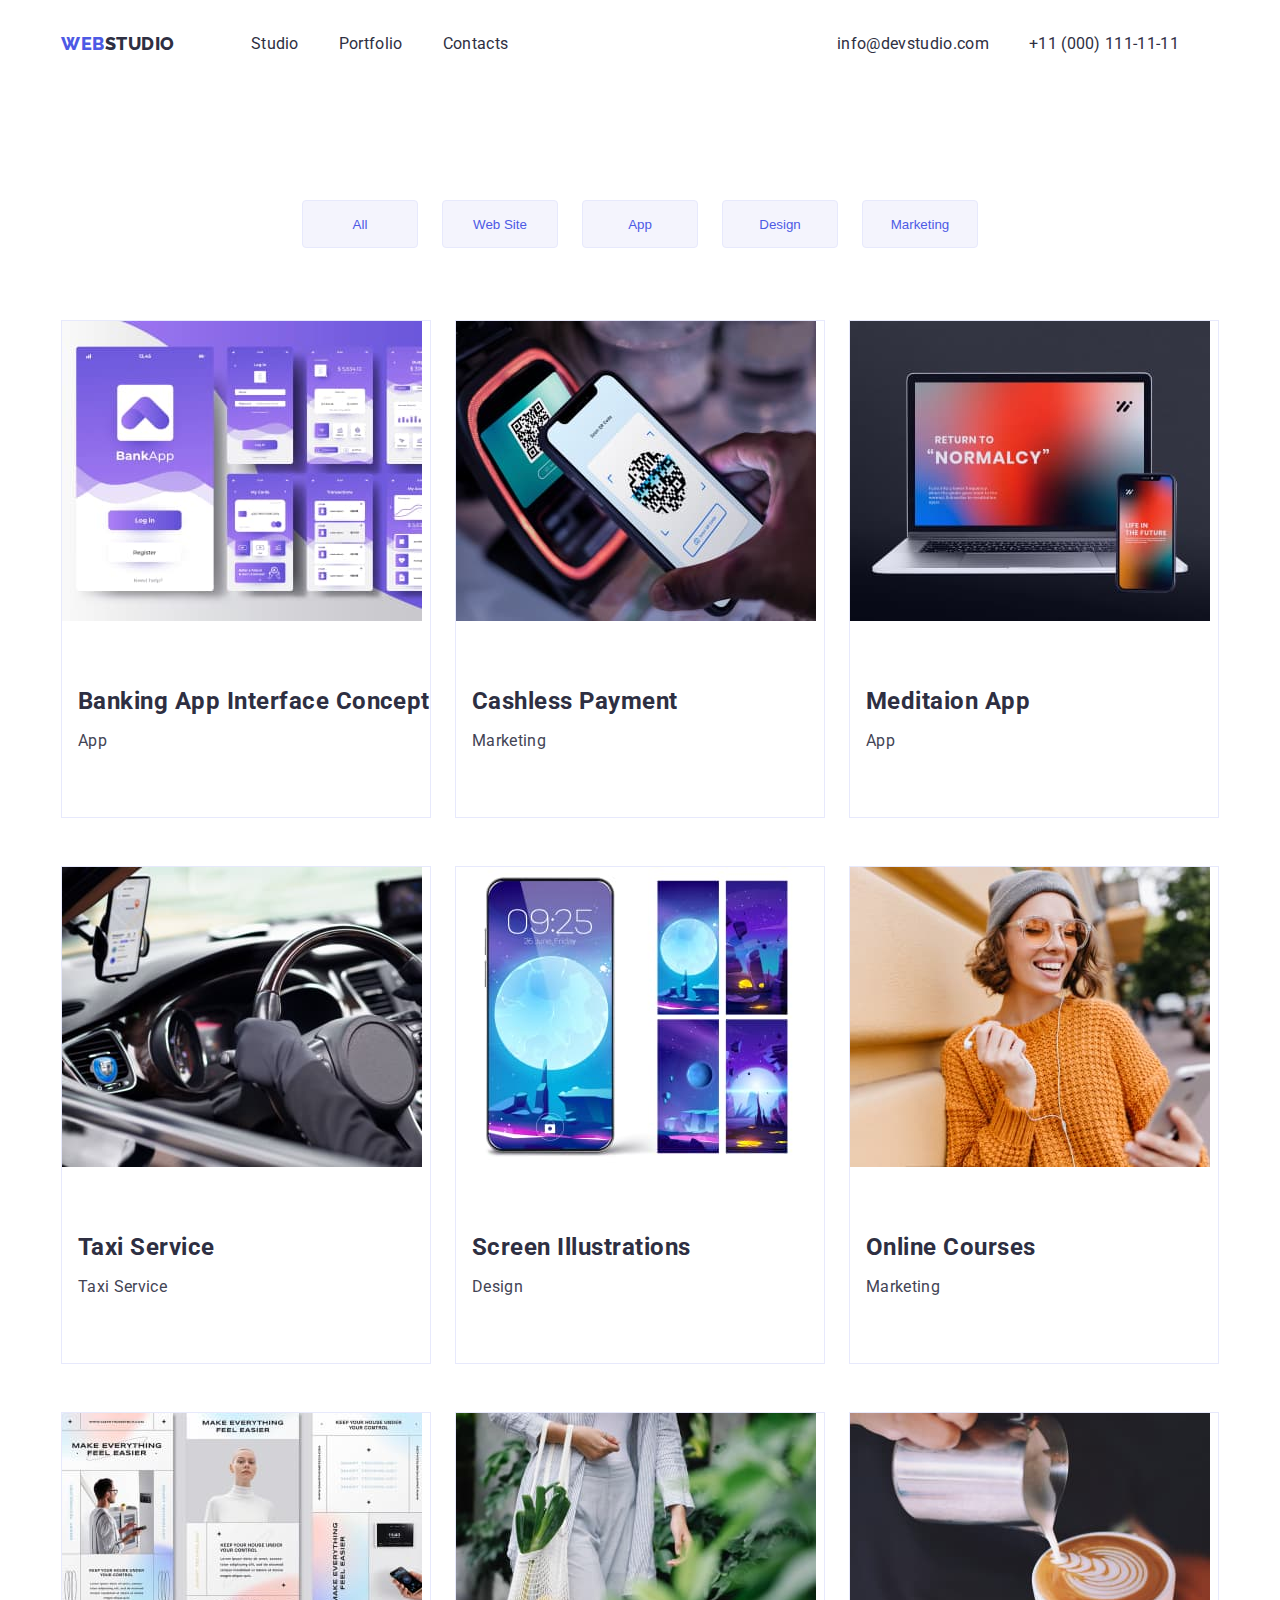
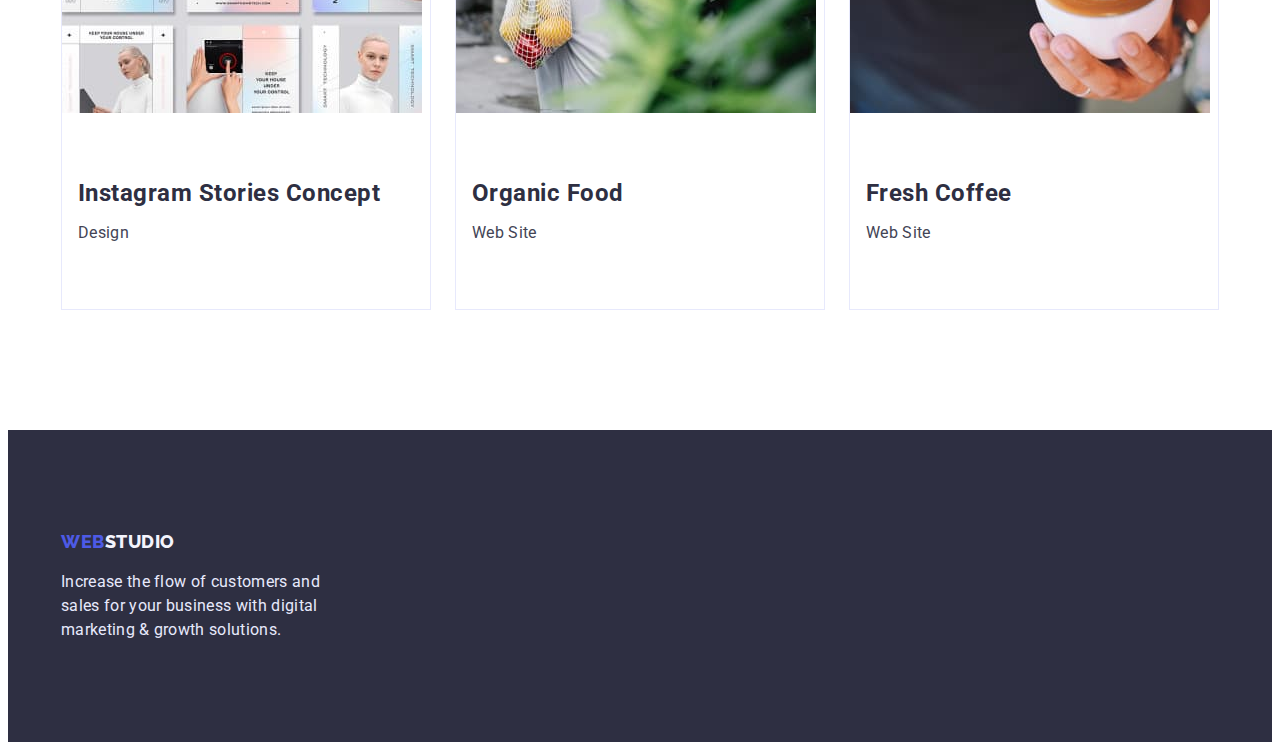
==== portfolio.html @ fec41932 "Initial commit" ====
<!DOCTYPE html>
<html lang="en">
  <head>
    <meta charset="UTF-8" />
    <meta http-equiv="X-UA-Compatible" content="IE=edge" />
    <meta name="viewport" content="width=device-width, initial-scale=1.0" />
    <title>Portfolio</title>
    <link
      rel="stylesheet"
      href="https://cdnjs.cloudflare.com/ajax/libs/modern-normalize/1.1.0/modern-normalize.min.css"
      integrity="sha512-wpPYUAdjBVSE4KJnH1VR1HeZfpl1ub8YT/NKx4PuQ5NmX2tKuGu6U/JRp5y+Y8XG2tV+wKQpNHVUX03MfMFn9Q=="
      crossorigin="anonymous"
      referrerpolicy="no-referrer"
    />
    <link rel="preconnect" href="https://fonts.googleapis.com" />
    <link rel="preconnect" href="https://fonts.gstatic.com" crossorigin />
    <link
      href="https://fonts.googleapis.com/css2?family=Raleway:wght@800&family=Roboto:wght@400;500;700;900&display=swap"
      rel="stylesheet"
    />

    <link rel="stylesheet" href="./css/styles.css" />
  </head>
  <body class="page">
    <header class="page-header">
      <nav class="container main-nav">
        <nav class="site-nav">
          <a class="logo" href="./index.html"
            >WEb<span class="second-logo">STUDIO</span></a
          >
          <ul class="site-nav list">
            <li class="header-item">
              <a href="./index.html" class="link">Studio</a>
            </li>
            <li class="header-item">
              <a href="./portfolio.html" class="link">Portfolio</a>
            </li>
            <li class="header-item">
              <a href="./index.html" class="link">Contacts</a>
            </li>
          </ul>
        </nav>

        <address>
          <ul class="site-contacts list">
            <li class="contact-item">
              <a href="mailto:info@devstudio.com" class="header-mail link"
                >info@devstudio.com</a
              >
            </li>
            <li class="contact-item">
              <a href="tel:+110001111111" class="header-tel link"
                >+11 (000) 111-11-11</a
              >
            </li>
          </ul>
        </address>
      </nav>
    </header>

    <main>
      <section class="section">
        <div class="container">
          <ul class="score list">
            <h1 hidden>Portfolio</h1>
            <li>
              <button class="hero-site-buttons" type="button">All</button>
            </li>
            <li>
              <button class="hero-site-buttons" type="button">Web Site</button>
            </li>
            <li>
              <button class="hero-site-buttons" type="button">App</button>
            </li>
            <li>
              <button class="hero-site-buttons" type="button">Design</button>
            </li>
            <li>
              <button class="hero-site-buttons" type="button">Marketing</button>
            </li>
          </ul>

          <ul class="portfolio list">
            <li class="team-section-portfolio">
              <article class="card">
                <div class="card-thumb">
                  <img
                    src="./images/first.jpg"
                    alt="banking app interface"
                    width="360"
                    height="300"
                  />
                </div>
                <div class="card-content">
                  <h2 class="person-name">Banking App Interface Concept</h2>
                  <p class="person-position">App</p>
                </div>
              </article>
            </li>
            <li class="team-section-portfolio">
              <article class="card">
                <div class="card-thumb">
                  <img
                    src="./images/second.jpg"
                    alt="cashless payment"
                    width="360"
                    height="300"
                  />
                </div>
                <div class="card-content">
                  <h2 class="person-name">Cashless Payment</h2>
                  <p class="person-position">Marketing</p>
                </div>
              </article>
            </li>
            <li class="team-section-portfolio">
              <article class="card">
                <div class="card-thumb">
                  <img
                    src="./images/third.jpg"
                    alt="working leptop"
                    width="360"
                    height="300"
                  />
                </div>
                <div class="card-content">
                  <h2 class="person-name">Meditaion App</h2>
                  <p class="person-position">App</p>
                </div>
              </article>
            </li>
            <li class="team-section-portfolio">
              <article class="card">
                <div class="card-thumb">
                  <img
                    src="./images/fourth.jpg"
                    alt="steering wheel"
                    width="360"
                    height="300"
                  />
                </div>
                <div class="card-content">
                  <h2 class="person-name">Taxi Service</h2>
                  <p class="person-position">Taxi Service</p>
                </div>
              </article>
            </li>
            <li class="team-section-portfolio">
              <article class="card">
                <div class="card-thumb">
                  <img
                    src="./images/fifth.jpg"
                    alt="screen illustrations"
                    width="360"
                    height="300"
                  />
                </div>
                <div class="card-content">
                  <h2 class="person-name">Screen Illustrations</h2>
                  <p class="person-position">Design</p>
                </div>
              </article>
            </li>
            <li class="team-section-portfolio">
              <article class="card">
                <div class="card-thumb">
                  <img
                    src="./images/sixth.jpg"
                    alt="smiling lady"
                    width="360"
                    height="300"
                  />
                </div>
                <div class="card-content">
                  <h2 class="person-name">Online Courses</h2>
                  <p class="person-position">Marketing</p>
                </div>
              </article>
            </li>
            <li class="team-section-portfolio">
              <article class="card">
                <div class="card-thumb">
                  <img
                    src="./images/seventh.jpg"
                    alt="slides with instagram pages"
                    width="360"
                    height="300"
                  />
                </div>
                <div class="card-content">
                  <h2 class="person-name">Instagram Stories Concept</h2>
                  <p class="person-position">Design</p>
                </div>
              </article>
            </li>
            <li class="team-section-portfolio">
              <article class="card">
                <div class="card-thumb">
                  <img
                    src="./images/eighth.jpg"
                    alt="lady is carrying bag with organic fruits"
                    width="360"
                    height="300"
                  />
                </div>
                <div class="card-content">
                  <h2 class="person-name">Organic Food</h2>
                  <p class="person-position">Web Site</p>
                </div>
              </article>
            </li>
            <li class="team-section-portfolio">
              <article class="card">
                <div class="card-thumb">
                  <img
                    src="./images/ninth.jpg"
                    alt="cup of cupuccino"
                    width="360"
                    height="300"
                  />
                </div>
                <div class="card-content">
                  <h2 class="person-name">Fresh Coffee</h2>
                  <p class="person-position">Web Site</p>
                </div>
              </article>
            </li>
          </ul>
        </div>
      </section>
    </main>
    <footer class="footer">
      <div class="container">
        <a class="logo" href="./index.html"
          >WEb<span class="second-logo-footer">STUDIO</span></a
        >
        <p class="footer-text">
          Increase the flow of customers and sales for your business with
          digital marketing & growth solutions.
        </p>
      </div>
    </footer>
  </body>
</html>
---- css/styles.css ----
:root {
  --primary-text-color: #434455;
  --title-text-color: #2e2f42;
  --accent-color: #4d5ae5;
  --primary-white-color: #ffffff;
  --main-background-color: #e5e5e5;
  --buttons-background-color: #f4f4fd;
  --footer-text-color: #e7e9fc;
  --special-buttons-color: #404bbf;
}

h1,
h2,
h3,
h4,
h5,
h6,
ul,
p {
  margin: 0;
  padding: 0;
}

body {
  font-family: "Roboto", sans-serif;
  color: var(--title-text-color);
}

.container {
  max-width: 1158px;
  width: 100%;
  margin-left: auto;
  margin-right: auto;
  padding: 0 16px;
}
.section {
  padding: 120px 0;
}
.advantages {
  padding-bottom: 0;
}
/* HEADER */
.main-nav {
  display: flex;
  justify-content: space-between;
  align-items: center;
  padding: 24px 0;
}
.site-nav .list .link {
  text-decoration: none;
  font-style: normal;
  color: var(--title-text-color);
}
.site-nav.list .link:hover,
.site-nav.list .link:focus {
  color: var(--accent-color);
}
.contact-item .link:focus,
.contact-item .link:hover {
  color: var(--special-buttons-color);
}

.list {
  list-style: none;
}
.link {
  text-decoration: none;
  color: var(--title-text-color);
  font-style: normal;
}
.header-item {
  margin-right: 40px;
}
.header-item .item:last-child {
  margin-right: 332px;
}
.contact-item {
  display: flex;
  margin-right: 40px;
  margin-left: auto;
}

.task_item {
  flex-basis: calc((100% - 48px) / 3);
}

/* HEADER */

/* LOGO */

.logo {
  margin-right: 76px;
  font-family: "Raleway";
  font-weight: 800;
  font-size: 18px;
  line-height: 24px;
  letter-spacing: 0.03em;
  text-transform: uppercase;
  color: var(--accent-color);
  text-decoration: none;
}

.second-logo {
  color: var(--title-text-color);
}
/* LOGO */

.site-nav {
  display: flex;
  line-height: 24px;
  letter-spacing: 0.02em;
  color: var(--title-text-color);
}
.site-nav li {
  margin-right: 40px;
}
.site-contacts {
  display: flex;
  margin-left: auto;
  line-height: 24px;
  letter-spacing: 0.02em;
  color: var(--primary-text-color);
}
.contact-item .item:last-child {
  margin-left: 156px;
  margin-right: 40px;
}

/* HERO SECTION */

.hero {
  background: var(--title-text-color);
  text-align: center;
  padding-top: 188px;
  padding-bottom: 188px;
  margin-right: auto;
  margin-left: auto;
}

.hero-title {
  font-size: 56px;
  text-align: center;
  line-height: 60px;
  letter-spacing: 0.02em;
  color: var(--primary-white-color);
  max-width: 496px;
  margin: 0 auto 48px;
}

.button-primary {
  display: block;
  cursor: pointer;
  font-family: inherit;
  left: 636px;
  top: 428px;
  border: none;
  border-radius: 4px;
  margin-right: auto;
  margin-left: auto;
  margin-top: 48px;
  min-width: 169px;
  padding: 16px 32px;
  color: var(--primary-white-color);
  background-color: var(--accent-color);
}
.button-primary:hover,
.button-primary:focus {
  background-color: #404bbf;
}
/* HERO SECTION */

/* SECTION ADVANTAGES */

.visually-hidden {
  position: absolute;
  width: 1px;
  height: 1px;
  margin: -1px;
  border: 0;
  padding: 0;
  white-space: nowrap;
  clip-path: inset(100%);
  clip: rect(0, 0, 0, 0);
  overflow: hidden;
}
.description {
  display: flex;
  gap: 24px;
}
.benefits {
  flex-basis: calc((100% - 72px) / 4);
}
.feature-title {
  margin-top: 0;
  margin-bottom: 8px;

  font-size: 20px;
  line-height: 24px;
  letter-spacing: 0.02em;
  color: var(--title-text-color);
}

.feature-text {
  line-height: 24px;
  letter-spacing: 0.02em;
  color: var(--primary-text-color);
}

/* SECTION ADVANTAGES */

/* WHAT ARE WE DOING SECTION */
.subject-name {
  font-size: 36px;
  line-height: 40px;
  text-align: center;
  letter-spacing: 0.02em;
  text-transform: capitalize;
  color: var(--title-text-color);
}
.task {
  display: flex;
  gap: 24px;
  flex-wrap: wrap;
  margin-top: 72px;
}

/* WHAT ARE WE DOING SECTION */

/* OUR TEAM SECTION */

.team {
  display: flex;
  gap: 24px;
  flex-wrap: wrap;
  margin-top: 72px;
  background: var(--buttons-background-color);
}

.team-section-item {
  background: var(--primary-white-color);
  box-shadow: 0px 1px 6px rgba(46, 47, 66, 0.08),
    0px 1px 1px rgba(46, 47, 66, 0.16), 0px 2px 1px rgba(46, 47, 66, 0.08);
  border-radius: 0px 0px 4px 4px;
  flex-basis: calc((100% - 72px) / 4);
}
.team-content {
  text-align: center;
}

.person-position {
  padding-top: 8px;
  padding-bottom: 32px;
  line-height: 24px;
  letter-spacing: 0.02em;
  color: var(--primary-text-color);
}
.person-name {
  padding-top: 32px;
  line-height: 24px;
  letter-spacing: 0.02em;
  color: var(--title-text-color);
}

/* OUR TEAM SECTION */

/* Footer */

.second-logo {
  margin-top: 100px;
}

.footer {
  background: var(--title-text-color);
  padding: 100px 0;
}
.second-logo-footer {
  color: var(--buttons-background-color);
}
.footer-text {
  margin-top: 16px;
  max-width: 264px;
  line-height: 24px;
  letter-spacing: 0.02em;
  color: var(--footer-text-color);
}
/*  Footer */

/* Portfolio SEction */
.score {
  margin-bottom: 72px;
  display: flex;
  justify-content: center;
  gap: 24px;
}
.hero-site-buttons {
  color: var(--accent-color);
  background-color: var(--buttons-background-color);
  cursor: pointer;

  padding: 12px 24px;
  width: 116px;
  height: 48px;
  border: 1px solid #e7e9fc;
  border-radius: 4px;
}
.hero-site-buttons:hover,
.hero-site-buttons:focus {
  color: var(--primary-white-color);
  background-color: var(--special-buttons-color);
}
.hero-btn {
  display: flex;
  justify-content: center;
  padding: 96px 0 72px;
  gap: 24px;
}

.portfolio {
  display: flex;
  flex-wrap: wrap;
  column-gap: 24px;
  row-gap: 48px;
}

.team-section-portfolio {
  flex-basis: calc((100% - 48px) / 3);
}

.person-name {
  margin-top: 32px;
}

.person-position {
  margin-top: 8px;
}
.card-content {
  padding-left: 16px;
  padding-bottom: 32px;
}
.card {
  border: 1px solid #e7e9fc;
}
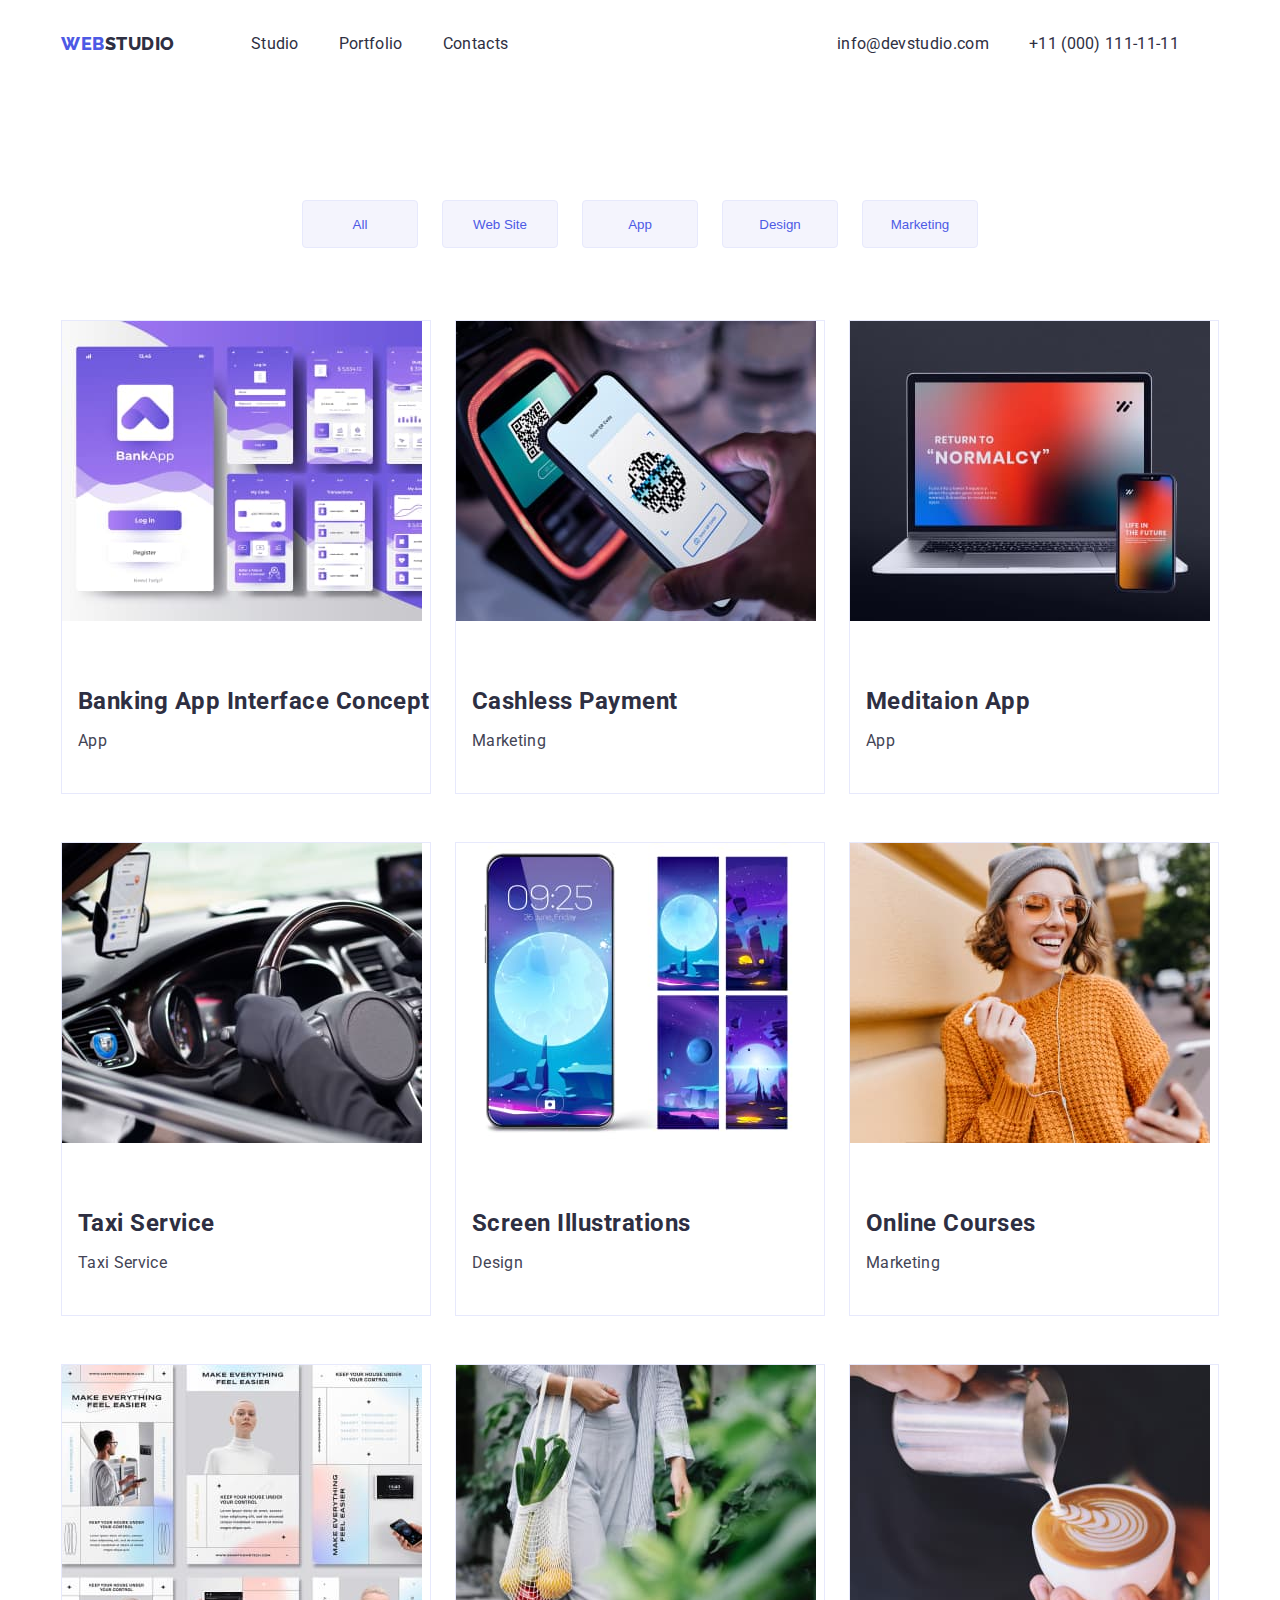
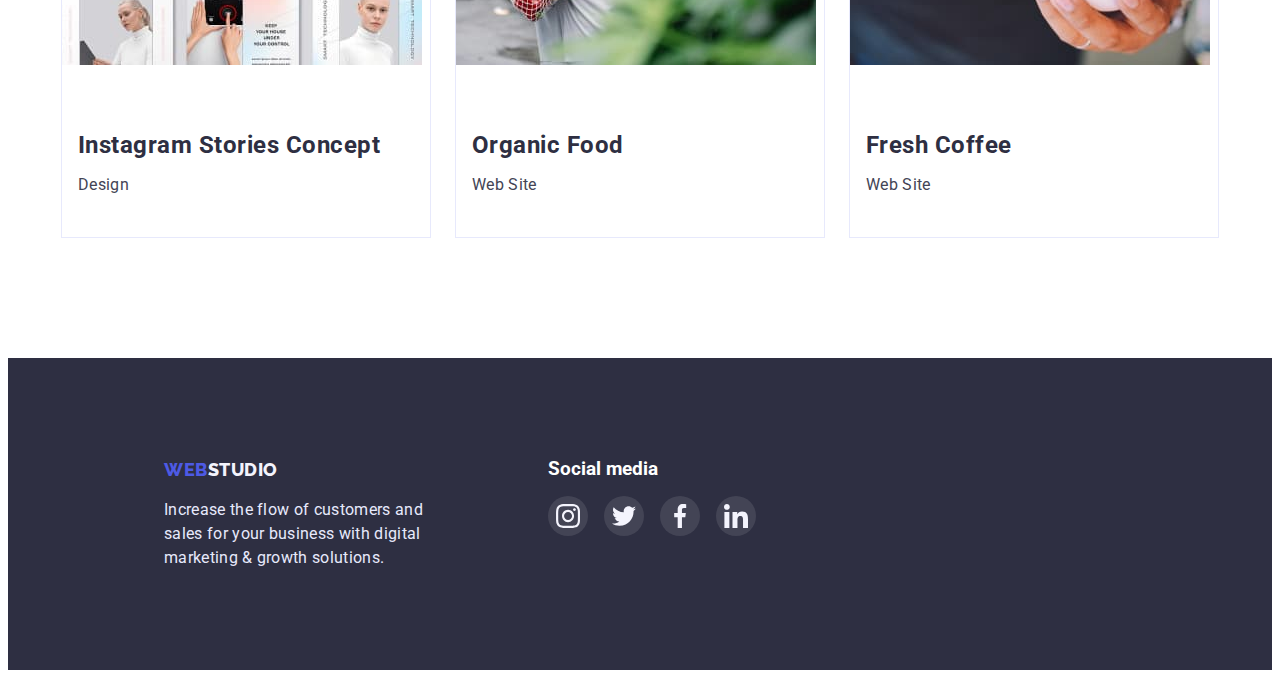
==== commit 0d498b11: "half" ====
--- a/portfolio.html
+++ b/portfolio.html
@@ -230,14 +230,57 @@
       </section>
     </main>
     <footer class="footer">
-      <div class="container">
-        <a class="logo" href="./index.html"
-          >WEb<span class="second-logo-footer">STUDIO</span></a
-        >
-        <p class="footer-text">
-          Increase the flow of customers and sales for your business with
-          digital marketing & growth solutions.
-        </p>
+      <div class="footer-display">
+        <div class="container-second">
+          <a class="logo" href="./index.html"
+            >WEb<span class="second-logo-footer">STUDIO</span></a
+          >
+          <p class="footer-text">
+            Increase the flow of customers and sales for your business with
+            digital marketing & growth solutions.
+          </p>
+        </div>
+        <div class="footer-container">
+          <h3 class="social-media-text">Social media</h3>
+          <ul class="social-media list">
+            <li class="social-media-item">
+              <a href="" class="social-media-link link">
+                <svg class="social-media-icon" width="24px" height="24px">
+                  <use
+                    href="./images/symbol-defs-social.svg#icon-instagram"
+                  ></use>
+                </svg>
+              </a>
+            </li>
+            <li class="social-media-item">
+              <a href="" class="social-media-link link">
+                <svg class="social-media-icon" width="24px" height="24px">
+                  <use
+                    href="./images/symbol-defs-social.svg#icon-twitter"
+                  ></use>
+                </svg>
+              </a>
+            </li>
+            <li class="social-media-item">
+              <a href="" class="social-media-link link">
+                <svg class="social-media-icon" width="24px" height="24px">
+                  <use
+                    href="./images/symbol-defs-social.svg#icon-facebook"
+                  ></use>
+                </svg>
+              </a>
+            </li>
+            <li class="social-media-item">
+              <a href="" class="social-media-link link">
+                <svg class="social-media-icon" width="24px" height="24px">
+                  <use
+                    href="./images/symbol-defs-social.svg#icon-linkedin"
+                  ></use>
+                </svg>
+              </a>
+            </li>
+          </ul>
+        </div>
       </div>
     </footer>
   </body>
--- a/css/styles.css
+++ b/css/styles.css
@@ -135,6 +135,15 @@
   padding-bottom: 188px;
   margin-right: auto;
   margin-left: auto;
+  flex-grow: 1;
+  background-size: cover;
+  background-image: linear-gradient(
+      rgba(46, 47, 66, 0.7),
+      rgba(46, 47, 66, 0.7)
+    ),
+    url(../images/hero.jpg);
+  background-repeat: no-repeat;
+  background-position: center;
 }
 
 .hero-title {
@@ -190,8 +199,18 @@
 .benefits {
   flex-basis: calc((100% - 72px) / 4);
 }
+.benefits-place {
+  width: 264px;
+  height: 112px;
+  background: #f4f4fd;
+  border-radius: 4px;
+  display: flex;
+  justify-content: center;
+  align-items: center;
+}
+
 .feature-title {
-  margin-top: 0;
+  margin-top: 8px;
   margin-bottom: 8px;
 
   font-size: 20px;
@@ -206,7 +225,7 @@
   color: var(--primary-text-color);
 }
 
-/* SECTION ADVANTAGES */
+/* SECTION ADVANTages */
 
 /* WHAT ARE WE DOING SECTION */
 .subject-name {
@@ -220,7 +239,6 @@
 .task {
   display: flex;
   gap: 24px;
-  flex-wrap: wrap;
   margin-top: 72px;
 }
 
@@ -231,7 +249,7 @@
 .team {
   display: flex;
   gap: 24px;
-  flex-wrap: wrap;
+
   margin-top: 72px;
   background: var(--buttons-background-color);
 }
@@ -249,7 +267,7 @@
 
 .person-position {
   padding-top: 8px;
-  padding-bottom: 32px;
+  margin-bottom: 8px;
   line-height: 24px;
   letter-spacing: 0.02em;
   color: var(--primary-text-color);
@@ -261,7 +279,70 @@
   color: var(--title-text-color);
 }
 
+.team-social-list {
+  display: flex;
+  gap: 24px;
+  justify-content: center;
+  margin-bottom: 32px;
+}
+
+.team-social-item {
+  width: 40px;
+  height: 40px;
+}
+.team-social-link {
+  display: flex;
+  justify-content: center;
+  align-items: center;
+  width: 100%;
+  height: 100%;
+  border-radius: 50%;
+  background-color: var(--accent-color);
+  color: var(--primary-white-color);
+}
+.team-social-link:is(:hover, :focus) {
+  background-color: var(--special-buttons-color);
+}
+.team-social-icon {
+  fill: currentColor;
+}
+
 /* OUR TEAM SECTION */
+
+/* CUSTOMERS SECTION */
+.customers-name {
+  text-align: center;
+  color: #2e2f42;
+  margin-top: 130px;
+}
+.customers-list {
+  display: flex;
+  justify-content: center;
+  align-items: center;
+  gap: 24px;
+  margin-top: 72px;
+  margin-bottom: 120px;
+}
+
+.customers-link {
+  display: flex;
+  justify-content: center;
+  align-items: center;
+  width: 168px;
+  height: 88px;
+
+  border: 1px solid #8e8f99;
+  border-radius: 4px;
+}
+.customers-link:is(:hover, :focus) {
+  fill: var(--special-buttons-color);
+  border: 1px solid var(--special-buttons-color);
+}
+
+.customers-list-icon {
+  fill: currentColor;
+}
+/* CUSTOMERS SECTION */
 
 /* Footer */
 
@@ -272,6 +353,7 @@
 .footer {
   background: var(--title-text-color);
   padding: 100px 0;
+  width: 100%;
 }
 .second-logo-footer {
   color: var(--buttons-background-color);
@@ -282,6 +364,48 @@
   line-height: 24px;
   letter-spacing: 0.02em;
   color: var(--footer-text-color);
+}
+.footer-display {
+  display: flex;
+  margin-left: 156px;
+}
+
+.footer-container {
+  margin-left: 120px;
+  width: 208px;
+}
+container-second {
+  width: 100%;
+  max-width: 264px;
+  margin-left: auto;
+  margin-right: auto;
+  padding: 0 16px;
+}
+.social-media-text {
+  color: var(--primary-white-color);
+  padding-bottom: 16px;
+}
+.social-media {
+  display: flex;
+  gap: 16px;
+}
+.social-media-item {
+  width: 40px;
+  height: 40px;
+}
+
+.social-media-link {
+  display: flex;
+  justify-content: center;
+  align-items: center;
+  width: 100%;
+  height: 100%;
+  border-radius: 50%;
+  background-color: rgba(255, 255, 255, 0.1);
+  color: #f4f4fd;
+}
+.social-media-icon {
+  fill: currentColor;
 }
 /*  Footer */
 
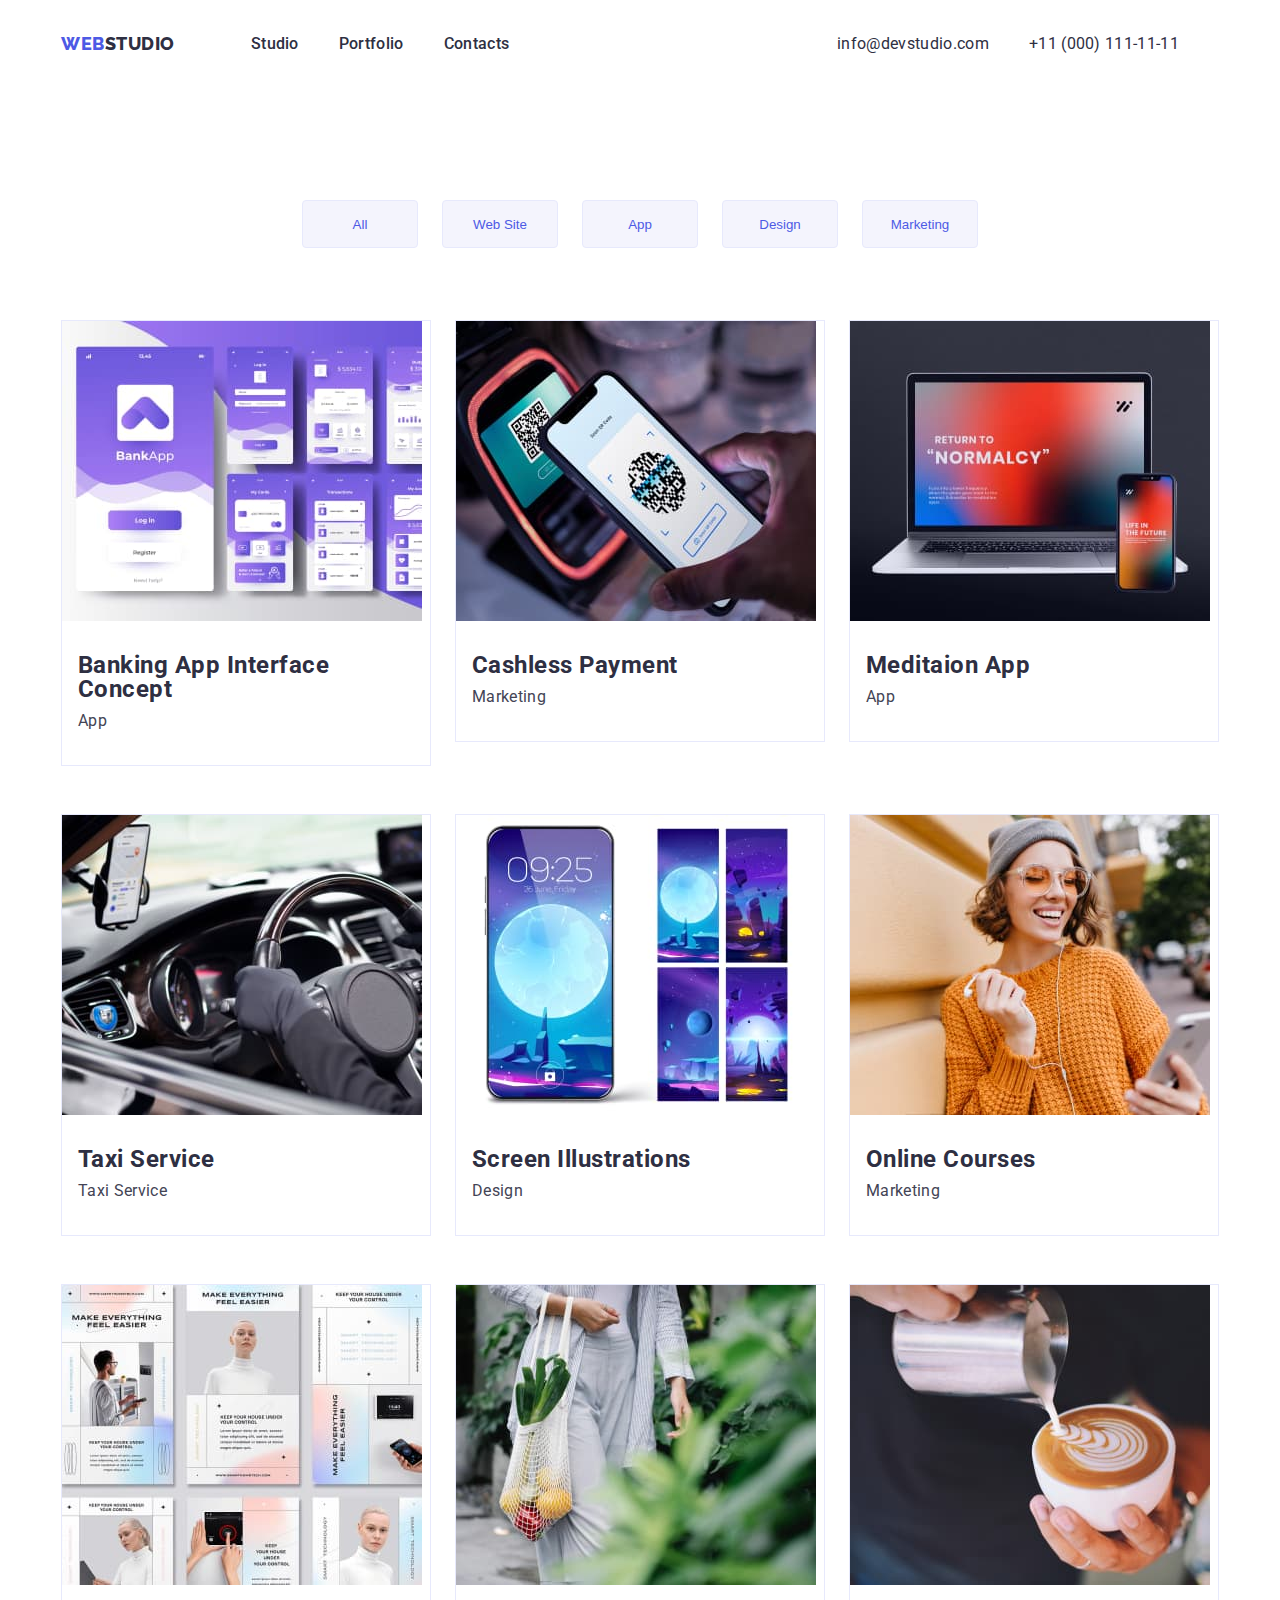
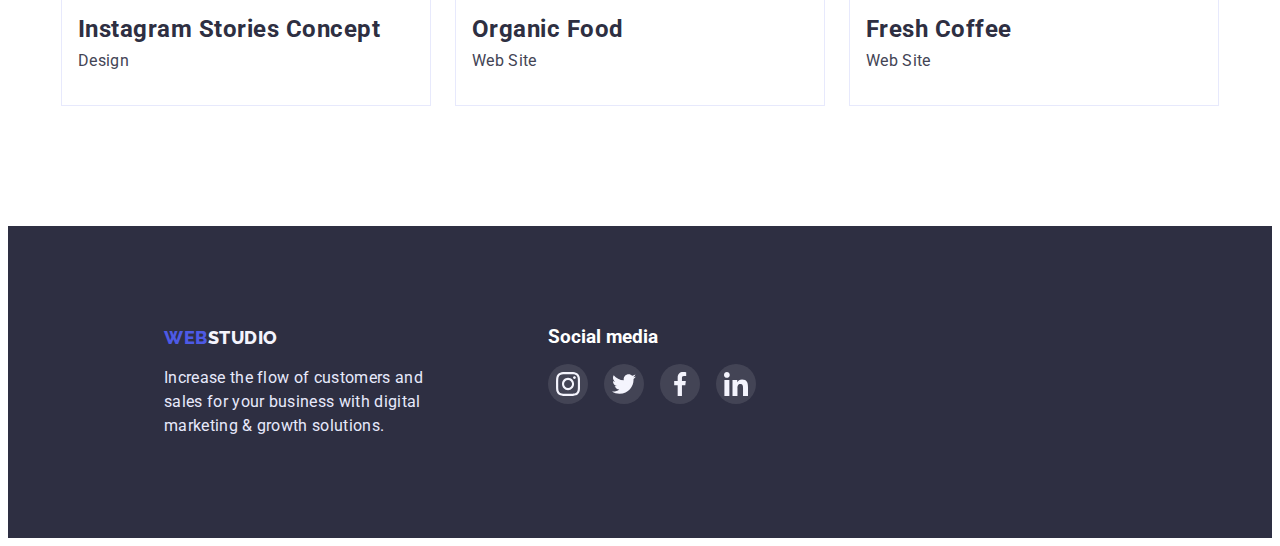
==== commit b89e7454: "finishing tasks" ====
--- a/portfolio.html
+++ b/portfolio.html
@@ -23,7 +23,7 @@
   </head>
   <body class="page">
     <header class="page-header">
-      <nav class="container main-nav">
+      <div class="container main-nav">
         <nav class="site-nav">
           <a class="logo" href="./index.html"
             >WEb<span class="second-logo">STUDIO</span></a
@@ -55,14 +55,14 @@
             </li>
           </ul>
         </address>
-      </nav>
+      </div>
     </header>
 
     <main>
       <section class="section">
         <div class="container">
+          <h1 hidden>Portfolio</h1>
           <ul class="score list">
-            <h1 hidden>Portfolio</h1>
             <li>
               <button class="hero-site-buttons" type="button">All</button>
             </li>
@@ -245,7 +245,7 @@
           <ul class="social-media list">
             <li class="social-media-item">
               <a href="" class="social-media-link link">
-                <svg class="social-media-icon" width="24px" height="24px">
+                <svg class="social-media-icon" width="24" height="24">
                   <use
                     href="./images/symbol-defs-social.svg#icon-instagram"
                   ></use>
@@ -254,7 +254,7 @@
             </li>
             <li class="social-media-item">
               <a href="" class="social-media-link link">
-                <svg class="social-media-icon" width="24px" height="24px">
+                <svg class="social-media-icon" width="24" height="24">
                   <use
                     href="./images/symbol-defs-social.svg#icon-twitter"
                   ></use>
@@ -263,7 +263,7 @@
             </li>
             <li class="social-media-item">
               <a href="" class="social-media-link link">
-                <svg class="social-media-icon" width="24px" height="24px">
+                <svg class="social-media-icon" width="24" height="24">
                   <use
                     href="./images/symbol-defs-social.svg#icon-facebook"
                   ></use>
@@ -272,7 +272,7 @@
             </li>
             <li class="social-media-item">
               <a href="" class="social-media-link link">
-                <svg class="social-media-icon" width="24px" height="24px">
+                <svg class="social-media-icon" width="24" height="24">
                   <use
                     href="./images/symbol-defs-social.svg#icon-linkedin"
                   ></use>
--- a/css/styles.css
+++ b/css/styles.css
@@ -7,6 +7,8 @@
   --buttons-background-color: #f4f4fd;
   --footer-text-color: #e7e9fc;
   --special-buttons-color: #404bbf;
+  --customer-icons-color: #8e8f99;
+  --footer-special-color: #31d0aa;
 }
 
 h1,
@@ -25,6 +27,11 @@
   font-family: "Roboto", sans-serif;
   color: var(--title-text-color);
 }
+img {
+  max-width: 100%;
+  height: auto;
+  display: block;
+}
 
 .container {
   max-width: 1158px;
@@ -36,55 +43,8 @@
 .section {
   padding: 120px 0;
 }
-.advantages {
-  padding-bottom: 0;
-}
-/* HEADER */
-.main-nav {
-  display: flex;
-  justify-content: space-between;
-  align-items: center;
-  padding: 24px 0;
-}
-.site-nav .list .link {
-  text-decoration: none;
-  font-style: normal;
-  color: var(--title-text-color);
-}
-.site-nav.list .link:hover,
-.site-nav.list .link:focus {
-  color: var(--accent-color);
-}
-.contact-item .link:focus,
-.contact-item .link:hover {
-  color: var(--special-buttons-color);
-}
-
-.list {
-  list-style: none;
-}
-.link {
-  text-decoration: none;
-  color: var(--title-text-color);
-  font-style: normal;
-}
-.header-item {
-  margin-right: 40px;
-}
-.header-item .item:last-child {
-  margin-right: 332px;
-}
-.contact-item {
-  display: flex;
-  margin-right: 40px;
-  margin-left: auto;
-}
-
-.task_item {
-  flex-basis: calc((100% - 48px) / 3);
-}
-
-/* HEADER */
+
+/* ...........HEADER */
 
 /* LOGO */
 
@@ -108,6 +68,7 @@
 .site-nav {
   display: flex;
   line-height: 24px;
+  font-weight: 500;
   letter-spacing: 0.02em;
   color: var(--title-text-color);
 }
@@ -125,6 +86,45 @@
   margin-left: 156px;
   margin-right: 40px;
 }
+.main-nav {
+  display: flex;
+  justify-content: space-between;
+  align-items: center;
+  padding: 24px 0;
+}
+.site-nav .list .link {
+  text-decoration: none;
+  color: var(--title-text-color);
+}
+.site-nav.list .link:hover,
+.site-nav.list .link:focus {
+  color: var(--accent-color);
+}
+.contact-item .link:focus,
+.contact-item .link:hover {
+  color: var(--special-buttons-color);
+}
+.list {
+  list-style: none;
+}
+.link {
+  text-decoration: none;
+  color: var(--title-text-color);
+  font-style: normal;
+}
+.header-item {
+  margin-right: 40px;
+}
+.header-item .item:last-child {
+  margin-right: 332px;
+}
+.contact-item {
+  display: flex;
+  margin-right: 40px;
+  margin-left: auto;
+}
+
+/* HEADER */
 
 /* HERO SECTION */
 
@@ -136,6 +136,7 @@
   margin-right: auto;
   margin-left: auto;
   flex-grow: 1;
+  max-width: 1440px;
   background-size: cover;
   background-image: linear-gradient(
       rgba(46, 47, 66, 0.7),
@@ -174,7 +175,7 @@
 }
 .button-primary:hover,
 .button-primary:focus {
-  background-color: #404bbf;
+  background-color: var(--special-buttons-color);
 }
 /* HERO SECTION */
 
@@ -200,9 +201,8 @@
   flex-basis: calc((100% - 72px) / 4);
 }
 .benefits-place {
-  width: 264px;
   height: 112px;
-  background: #f4f4fd;
+  background: var(--buttons-background-color);
   border-radius: 4px;
   display: flex;
   justify-content: center;
@@ -223,6 +223,9 @@
   line-height: 24px;
   letter-spacing: 0.02em;
   color: var(--primary-text-color);
+}
+.advantages {
+  padding-bottom: 0;
 }
 
 /* SECTION ADVANTages */
@@ -238,18 +241,22 @@
 }
 .task {
   display: flex;
+  flex-wrap: wrap;
   gap: 24px;
   margin-top: 72px;
 }
+.task_item {
+  flex-basis: calc((100% - 48px) / 3);
+}
 
 /* WHAT ARE WE DOING SECTION */
 
-/* OUR TEAM SECTION */
+/* ////////////OUR TEAM SECTION */
 
 .team {
   display: flex;
-  gap: 24px;
-
+  flex-wrap: wrap;
+  gap: 24px;
   margin-top: 72px;
   background: var(--buttons-background-color);
 }
@@ -263,17 +270,15 @@
 }
 .team-content {
   text-align: center;
+  padding: 32px 16px;
 }
 
 .person-position {
-  padding-top: 8px;
-  margin-bottom: 8px;
   line-height: 24px;
   letter-spacing: 0.02em;
   color: var(--primary-text-color);
 }
 .person-name {
-  padding-top: 32px;
   line-height: 24px;
   letter-spacing: 0.02em;
   color: var(--title-text-color);
@@ -283,7 +288,6 @@
   display: flex;
   gap: 24px;
   justify-content: center;
-  margin-bottom: 32px;
 }
 
 .team-social-item {
@@ -294,6 +298,7 @@
   display: flex;
   justify-content: center;
   align-items: center;
+  margin-top: 8px;
   width: 100%;
   height: 100%;
   border-radius: 50%;
@@ -312,7 +317,6 @@
 /* CUSTOMERS SECTION */
 .customers-name {
   text-align: center;
-  color: #2e2f42;
   margin-top: 130px;
 }
 .customers-list {
@@ -330,26 +334,23 @@
   align-items: center;
   width: 168px;
   height: 88px;
-
-  border: 1px solid #8e8f99;
+  color: var(--customer-icons-color);
+  border: 1px solid var(--customer-icons-color);
   border-radius: 4px;
 }
-.customers-link:is(:hover, :focus) {
-  fill: var(--special-buttons-color);
+.customers-link:hover,
+.customers-link:focus {
+  color: var(--special-buttons-color);
   border: 1px solid var(--special-buttons-color);
 }
 
 .customers-list-icon {
   fill: currentColor;
 }
+
 /* CUSTOMERS SECTION */
 
-/* Footer */
-
-.second-logo {
-  margin-top: 100px;
-}
-
+/* FOOTER */
 .footer {
   background: var(--title-text-color);
   padding: 100px 0;
@@ -358,6 +359,9 @@
 .second-logo-footer {
   color: var(--buttons-background-color);
 }
+.second-logo {
+  margin-top: 100px;
+}
 .footer-text {
   margin-top: 16px;
   max-width: 264px;
@@ -373,13 +377,6 @@
 .footer-container {
   margin-left: 120px;
   width: 208px;
-}
-container-second {
-  width: 100%;
-  max-width: 264px;
-  margin-left: auto;
-  margin-right: auto;
-  padding: 0 16px;
 }
 .social-media-text {
   color: var(--primary-white-color);
@@ -402,14 +399,17 @@
   height: 100%;
   border-radius: 50%;
   background-color: rgba(255, 255, 255, 0.1);
-  color: #f4f4fd;
+  color: var(--buttons-background-color);
+}
+.social-media-link:is(:hover, :focus) {
+  background: var(--footer-special-color);
 }
 .social-media-icon {
   fill: currentColor;
 }
 /*  Footer */
 
-/* Portfolio SEction */
+/* PORTFOLIO PAGE SECTION */
 .score {
   margin-bottom: 72px;
   display: flex;
@@ -420,17 +420,18 @@
   color: var(--accent-color);
   background-color: var(--buttons-background-color);
   cursor: pointer;
-
   padding: 12px 24px;
   width: 116px;
   height: 48px;
-  border: 1px solid #e7e9fc;
+  border: 1px solid var(--footer-text-color);
   border-radius: 4px;
 }
 .hero-site-buttons:hover,
 .hero-site-buttons:focus {
   color: var(--primary-white-color);
   background-color: var(--special-buttons-color);
+  box-shadow: 0px 3px 1px rgba(0, 0, 0, 0.1), 0px 2px 1px rgba(0, 0, 0, 0.08),
+    0px 2px 2px rgba(0, 0, 0, 0.12);
 }
 .hero-btn {
   display: flex;
@@ -450,17 +451,16 @@
   flex-basis: calc((100% - 48px) / 3);
 }
 
-.person-name {
-  margin-top: 32px;
-}
-
 .person-position {
   margin-top: 8px;
 }
 .card-content {
-  padding-left: 16px;
-  padding-bottom: 32px;
+  padding: 32px 16px;
 }
 .card {
-  border: 1px solid #e7e9fc;
-}
+  border: 1px solid var(--footer-text-color);
+}
+.team-section-portfolio:is(:hover, :focus) {
+  box-shadow: 0px 1px 6px rgba(46, 47, 66, 0.08),
+    0px 1px 1px rgba(46, 47, 66, 0.16), 0px 2px 1px rgba(46, 47, 66, 0.08);
+}
